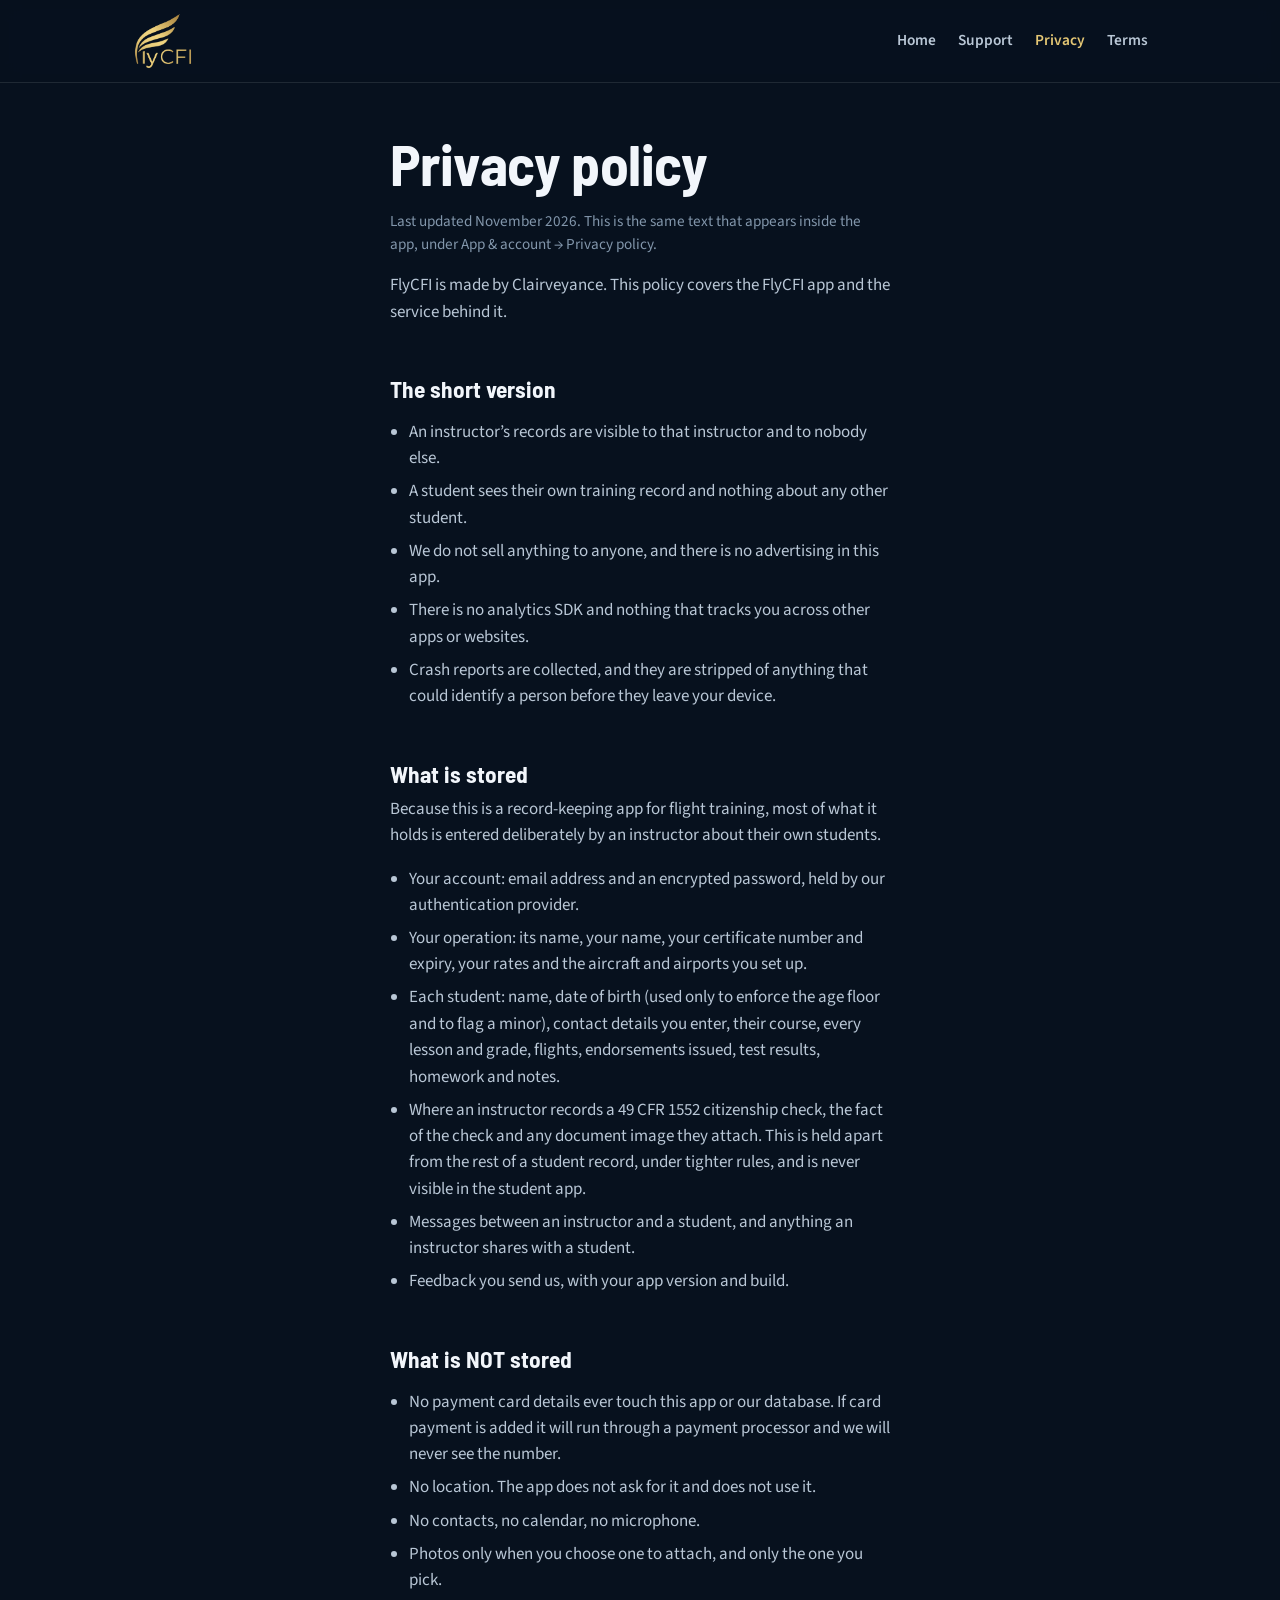
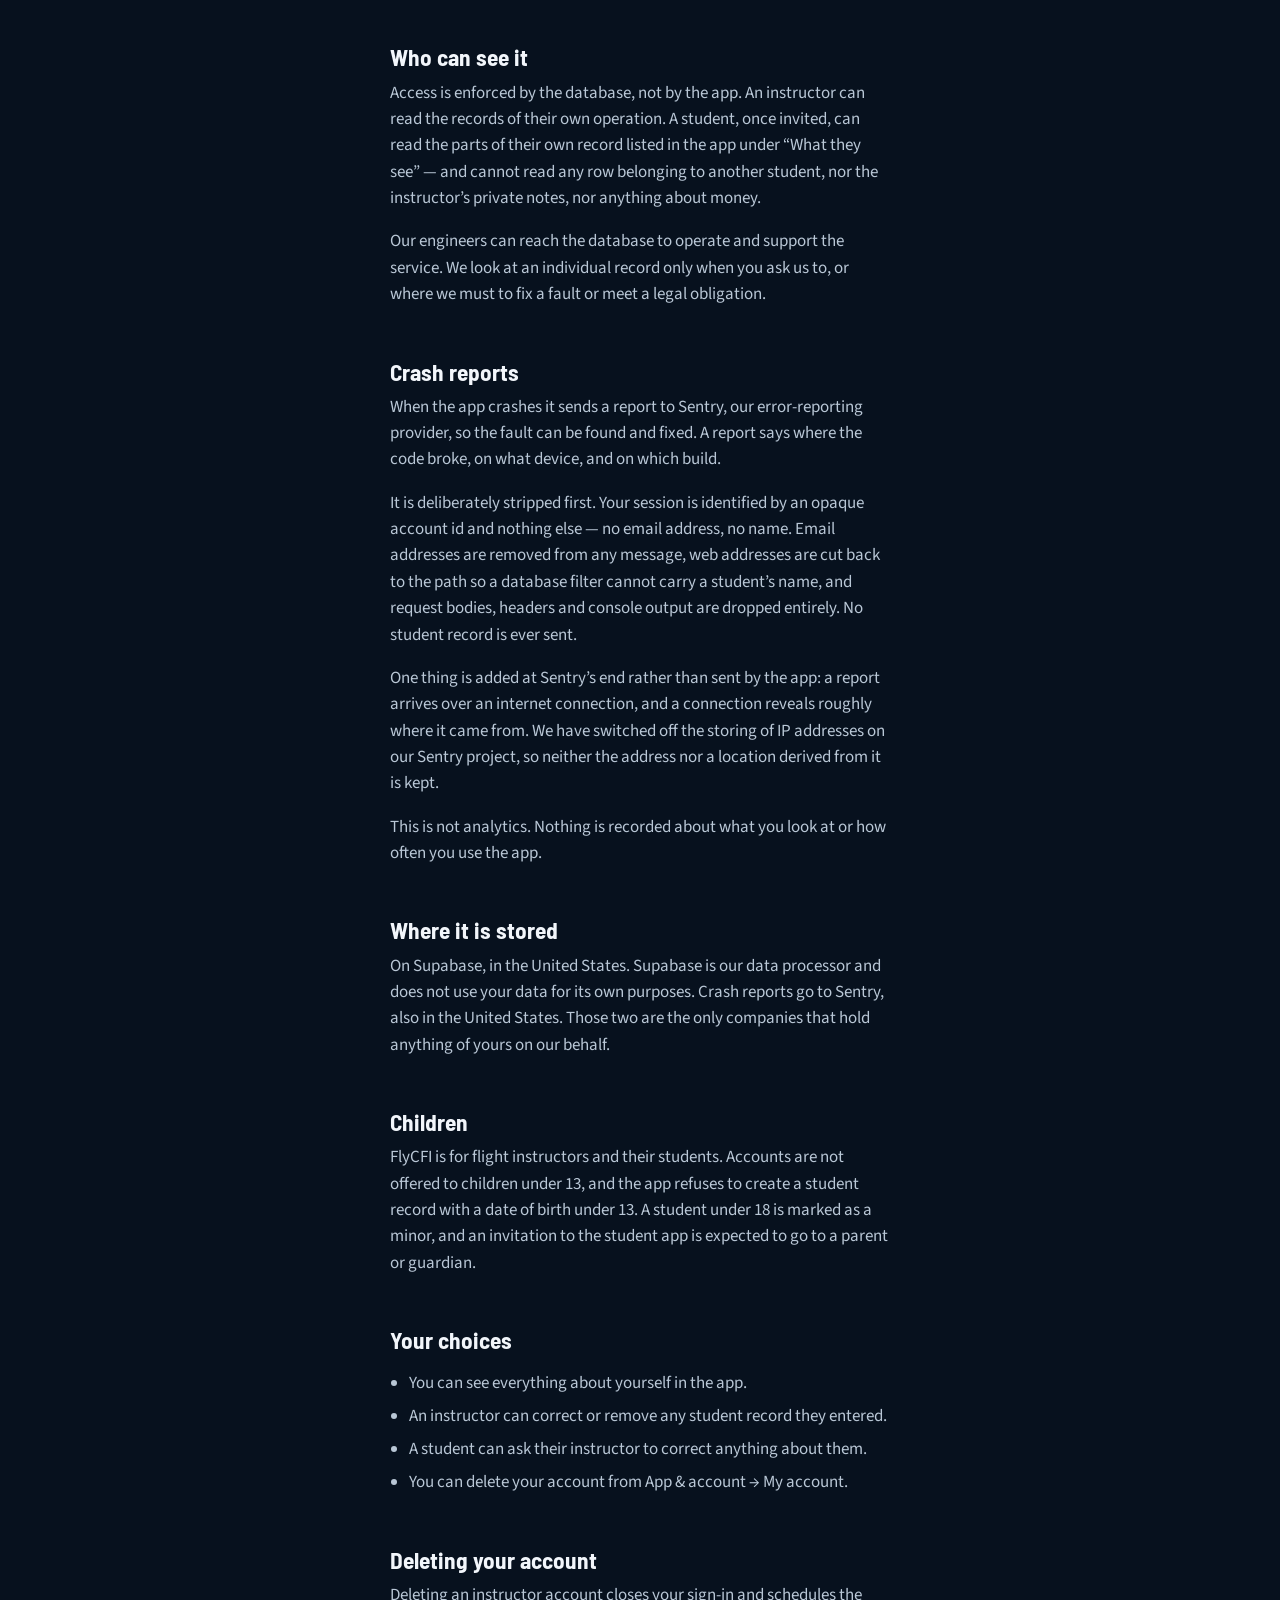
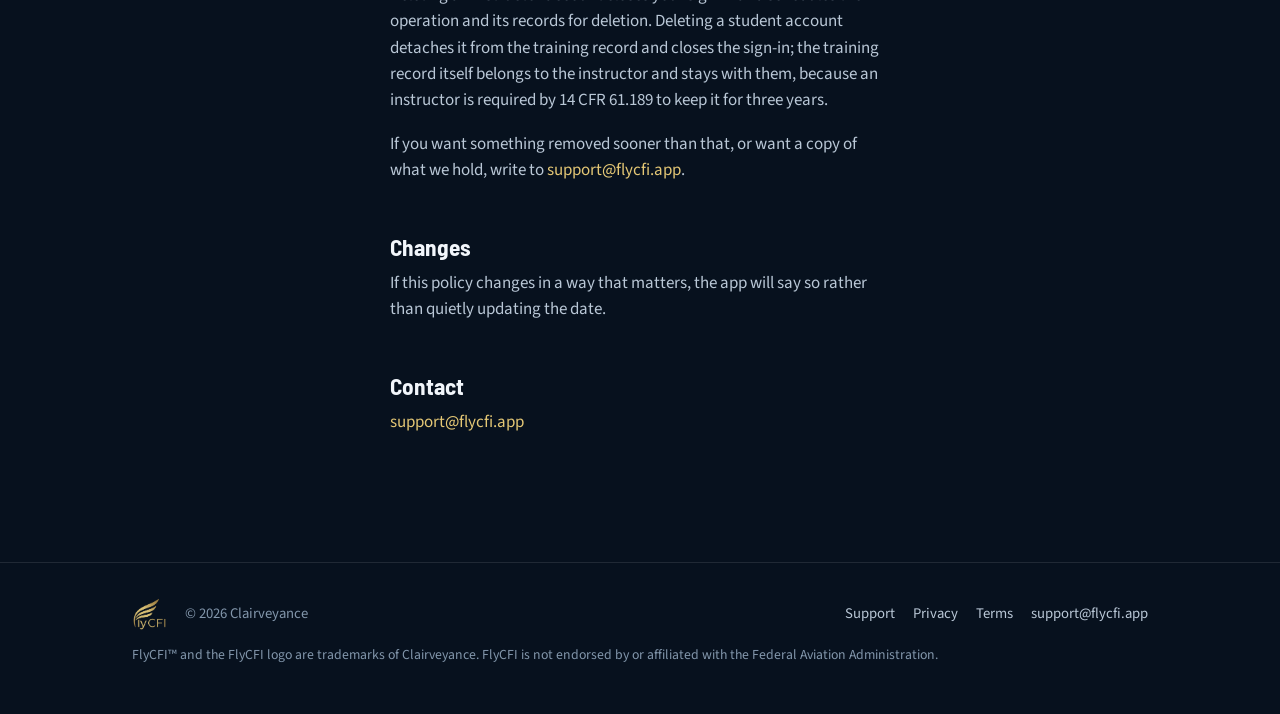
==== privacy/index.html @ 0f6a484f "The FlyCFI website Four static pages -- home, support, privacy, terms -- served at flycfi.app throug" ====
<!DOCTYPE html>
<html lang="en">
<head>
<meta charset="UTF-8">
<meta name="viewport" content="width=device-width, initial-scale=1.0">
<title>Privacy policy — FlyCFI</title>
<meta name="description" content="What FlyCFI stores, why, and who can see it.">
<meta property="og:title" content="Privacy policy — FlyCFI">
<meta property="og:description" content="What FlyCFI stores, why, and who can see it.">
<meta property="og:type" content="website">
<meta property="og:url" content="https://flycfi.app/privacy/">
<meta property="og:image" content="https://flycfi.app/assets/app-icon-512.png">
<link rel="canonical" href="https://flycfi.app/privacy/">
<link rel="icon" href="/assets/favicon-32.png" type="image/png" sizes="32x32">
<link rel="icon" href="/assets/favicon-64.png" type="image/png" sizes="64x64">
<link rel="apple-touch-icon" href="/assets/apple-touch-icon.png">
<link rel="preconnect" href="https://fonts.googleapis.com">
<link rel="preconnect" href="https://fonts.gstatic.com" crossorigin>
<link href="https://fonts.googleapis.com/css2?family=Barlow+Semi+Condensed:wght@600;700&family=Source+Sans+3:wght@400;600;700&display=swap" rel="stylesheet">
<link rel="stylesheet" href="/css/styles.css">
</head>
<body>

<header class="site-header">
  <div class="container nav">
    <a href="/" class="brand"><img src="/assets/wordmark.png" alt="FlyCFI"></a>
    <nav class="nav-links">
      <a href="/">Home</a>
      <a href="/support/">Support</a>
      <a href="/privacy/" class="is-active">Privacy</a>
      <a href="/terms/">Terms</a>
    </nav>
  </div>
</header>


  <section class="prose">
    <div class="container measure">
      <h1>Privacy policy</h1>
      <p class="updated">Last updated November 2026. This is the same text that appears
      inside the app, under App &amp; account &rarr; Privacy policy.</p>

      <p>FlyCFI is made by Clairveyance. This policy covers the FlyCFI app and the
      service behind it.</p>

      <h2>The short version</h2>
      <ul>
        <li>An instructor&rsquo;s records are visible to that instructor and to nobody else.</li>
        <li>A student sees their own training record and nothing about any other student.</li>
        <li>We do not sell anything to anyone, and there is no advertising in this app.</li>
        <li>There is no analytics SDK and nothing that tracks you across other apps or websites.</li>
        <li>Crash reports are collected, and they are stripped of anything that could
        identify a person before they leave your device.</li>
      </ul>

      <h2>What is stored</h2>
      <p>Because this is a record-keeping app for flight training, most of what it holds
      is entered deliberately by an instructor about their own students.</p>
      <ul>
        <li>Your account: email address and an encrypted password, held by our authentication provider.</li>
        <li>Your operation: its name, your name, your certificate number and expiry, your
        rates and the aircraft and airports you set up.</li>
        <li>Each student: name, date of birth (used only to enforce the age floor and to
        flag a minor), contact details you enter, their course, every lesson and grade,
        flights, endorsements issued, test results, homework and notes.</li>
        <li>Where an instructor records a 49 CFR 1552 citizenship check, the fact of the
        check and any document image they attach. This is held apart from the rest of a
        student record, under tighter rules, and is never visible in the student app.</li>
        <li>Messages between an instructor and a student, and anything an instructor
        shares with a student.</li>
        <li>Feedback you send us, with your app version and build.</li>
      </ul>

      <h2>What is NOT stored</h2>
      <ul>
        <li>No payment card details ever touch this app or our database. If card payment
        is added it will run through a payment processor and we will never see the number.</li>
        <li>No location. The app does not ask for it and does not use it.</li>
        <li>No contacts, no calendar, no microphone.</li>
        <li>Photos only when you choose one to attach, and only the one you pick.</li>
      </ul>

      <h2>Who can see it</h2>
      <p>Access is enforced by the database, not by the app. An instructor can read the
      records of their own operation. A student, once invited, can read the parts of
      their own record listed in the app under &ldquo;What they see&rdquo; &mdash; and
      cannot read any row belonging to another student, nor the instructor&rsquo;s
      private notes, nor anything about money.</p>
      <p>Our engineers can reach the database to operate and support the service. We look
      at an individual record only when you ask us to, or where we must to fix a fault or
      meet a legal obligation.</p>

      <h2>Crash reports</h2>
      <p>When the app crashes it sends a report to Sentry, our error-reporting provider,
      so the fault can be found and fixed. A report says where the code broke, on what
      device, and on which build.</p>
      <p>It is deliberately stripped first. Your session is identified by an opaque
      account id and nothing else &mdash; no email address, no name. Email addresses are
      removed from any message, web addresses are cut back to the path so a database
      filter cannot carry a student&rsquo;s name, and request bodies, headers and console
      output are dropped entirely. No student record is ever sent.</p>
      <p>One thing is added at Sentry&rsquo;s end rather than sent by the app: a report
      arrives over an internet connection, and a connection reveals roughly where it came
      from. We have switched off the storing of IP addresses on our Sentry project, so
      neither the address nor a location derived from it is kept.</p>
      <p>This is not analytics. Nothing is recorded about what you look at or how often
      you use the app.</p>

      <h2>Where it is stored</h2>
      <p>On Supabase, in the United States. Supabase is our data processor and does not
      use your data for its own purposes. Crash reports go to Sentry, also in the United
      States. Those two are the only companies that hold anything of yours on our behalf.</p>

      <h2>Children</h2>
      <p>FlyCFI is for flight instructors and their students. Accounts are not offered to
      children under 13, and the app refuses to create a student record with a date of
      birth under 13. A student under 18 is marked as a minor, and an invitation to the
      student app is expected to go to a parent or guardian.</p>

      <h2>Your choices</h2>
      <ul>
        <li>You can see everything about yourself in the app.</li>
        <li>An instructor can correct or remove any student record they entered.</li>
        <li>A student can ask their instructor to correct anything about them.</li>
        <li>You can delete your account from App &amp; account &rarr; My account.</li>
      </ul>

      <h2>Deleting your account</h2>
      <p>Deleting an instructor account closes your sign-in and schedules the operation
      and its records for deletion. Deleting a student account detaches it from the
      training record and closes the sign-in; the training record itself belongs to the
      instructor and stays with them, because an instructor is required by 14 CFR 61.189
      to keep it for three years.</p>
      <p>If you want something removed sooner than that, or want a copy of what we hold,
      write to <a href="mailto:support@flycfi.app">support@flycfi.app</a>.</p>

      <h2>Changes</h2>
      <p>If this policy changes in a way that matters, the app will say so rather than
      quietly updating the date.</p>

      <h2>Contact</h2>
      <p><a href="mailto:support@flycfi.app">support@flycfi.app</a></p>
    </div>
  </section>
</main>

<footer class="site-footer">
  <div class="container foot-row">
    <img src="/assets/wordmark.png" alt="FlyCFI">
    <span>&copy; 2026 Clairveyance</span>
    <span class="spacer"></span>
    <a href="/support/">Support</a>
    <a href="/privacy/">Privacy</a>
    <a href="/terms/">Terms</a>
    <a href="mailto:support@flycfi.app">support@flycfi.app</a>
  </div>
  <div class="container" style="margin-top:14px">
    <p style="margin:0;font-size:.86rem">FlyCFI&trade; and the FlyCFI logo are trademarks of Clairveyance.
    FlyCFI is not endorsed by or affiliated with the Federal Aviation Administration.</p>
  </div>
</footer>

</body>
</html>
---- css/styles.css ----
/* FlyCFI — flycfi.app
 *
 * Same navy and gold as the app, and the same two faces: Barlow Semi
 * Condensed for headings, Source Sans 3 for everything read as prose.
 * Written to match PROJECT_NOTES/07 Design System.md rather than
 * invented, so the site and the app do not drift apart.
 */

:root {
  --bg: #07111E;
  --bg2: #0D1B2B;
  --bg3: #132438;
  --line: rgba(255, 255, 255, 0.10);
  --t1: #F2F6FB;
  --t2: #B9C7D6;
  --t3: #8296AB;
  --gold: #E4C775;
  --gold-dim: rgba(228, 199, 117, 0.12);
  --gold-edge: rgba(228, 199, 117, 0.30);
  --radius: 12px;
  --measure: 68ch;
}

* { box-sizing: border-box; }

html { scroll-behavior: smooth; }

body {
  margin: 0;
  background: var(--bg);
  color: var(--t2);
  font-family: 'Source Sans 3', -apple-system, BlinkMacSystemFont, 'Segoe UI', sans-serif;
  font-size: 17px;
  line-height: 1.55;
  -webkit-font-smoothing: antialiased;
}

h1, h2, h3 {
  font-family: 'Barlow Semi Condensed', 'Source Sans 3', sans-serif;
  color: var(--t1);
  line-height: 1.12;
  margin: 0 0 .4em;
}
h1 { font-size: clamp(2.3rem, 6vw, 3.6rem); font-weight: 700; letter-spacing: -0.01em; }
h2 { font-size: clamp(1.6rem, 4vw, 2.2rem); font-weight: 700; margin-top: 2.2em; }
h3 { font-size: 1.25rem; font-weight: 600; margin-top: 1.6em; }

p { margin: 0 0 1em; }
a { color: var(--gold); text-decoration: none; }
a:hover { text-decoration: underline; }

.container { width: 100%; max-width: 1060px; margin: 0 auto; padding: 0 22px; }
.measure { max-width: var(--measure); }

/* ---------------------------------------------------------- header -- */
.site-header {
  position: sticky; top: 0; z-index: 10;
  background: rgba(7, 17, 30, 0.86);
  backdrop-filter: saturate(140%) blur(10px);
  border-bottom: 1px solid var(--line);
}
.nav { display: flex; align-items: center; gap: 20px; min-height: 82px; }
.brand { display: flex; align-items: center; }
.brand img { height: 60px; width: auto; display: block; }
.nav-links { margin-left: auto; display: flex; gap: 22px; }
.nav-links a { color: var(--t2); font-weight: 600; font-size: .96rem; }
.nav-links a:hover, .nav-links a.is-active { color: var(--gold); text-decoration: none; }

/* ------------------------------------------------------------ hero -- */
.hero { position: relative; padding: 84px 0 56px; overflow: hidden; }
.hero::before {
  content: ''; position: absolute; inset: -40% 20% auto -10%; height: 540px;
  background: radial-gradient(closest-side, rgba(228,199,117,.13), transparent 70%);
  pointer-events: none;
}
.hero .eyebrow {
  font-size: .78rem; letter-spacing: .12em; text-transform: uppercase;
  color: var(--gold); font-weight: 700; margin-bottom: 14px;
}
.lede { font-size: 1.22rem; color: var(--t2); max-width: 56ch; }

.cta-row { display: flex; flex-wrap: wrap; gap: 12px; margin-top: 30px; }
.btn {
  display: inline-block; padding: 13px 24px; border-radius: 10px;
  font-weight: 700; font-size: 1rem; border: 1px solid transparent;
}
.btn-primary { background: var(--gold); color: #07111E; }
.btn-primary:hover { text-decoration: none; filter: brightness(1.07); }
.btn-ghost { border-color: var(--line); color: var(--t1); }
.btn-ghost:hover { text-decoration: none; border-color: var(--gold-edge); color: var(--gold); }
.btn[aria-disabled='true'] { opacity: .5; pointer-events: none; }

.note { font-size: .92rem; color: var(--t3); margin-top: 14px; }

/* ----------------------------------------------------------- cards -- */
section { padding: 10px 0 36px; }
.grid { display: grid; gap: 16px; grid-template-columns: repeat(auto-fit, minmax(270px, 1fr)); }
.card {
  background: var(--bg2); border: 1px solid var(--line);
  border-radius: var(--radius); padding: 22px;
}
.card h3 { margin-top: 0; }
.card p { margin-bottom: 0; color: var(--t2); font-size: 1rem; }
.card .tag {
  display: inline-block; font-size: .72rem; letter-spacing: .1em;
  text-transform: uppercase; font-weight: 700; color: var(--gold);
  background: var(--gold-dim); border: 1px solid var(--gold-edge);
  border-radius: 999px; padding: 3px 10px; margin-bottom: 10px;
}

.split { display: grid; gap: 28px; grid-template-columns: 1fr; align-items: start; }
@media (min-width: 860px) { .split { grid-template-columns: 1fr 1fr; gap: 44px; } }

ul.plain { list-style: none; padding: 0; margin: 0; }
ul.plain li {
  padding: 9px 0 9px 26px; position: relative;
  border-bottom: 1px solid var(--line); color: var(--t2);
}
ul.plain li:last-child { border-bottom: 0; }
ul.plain li::before {
  content: '✓'; position: absolute; left: 0; color: var(--gold); font-weight: 700;
}
ul.plain.no li::before { content: '✕'; color: #E0795E; }

/* ----------------------------------------------------------- prose -- */
.prose { padding: 48px 0 70px; }
.prose h1 { margin-bottom: .25em; }
.prose .updated { color: var(--t3); font-size: .95rem; }
.prose h2 { font-size: 1.45rem; }
.prose ul { padding-left: 1.1em; }
.prose li { margin-bottom: .4em; }

/* ---------------------------------------------------------- footer -- */
.site-footer {
  border-top: 1px solid var(--line); margin-top: 40px;
  padding: 34px 0 48px; color: var(--t3); font-size: .92rem;
}
.site-footer .foot-row { display: flex; flex-wrap: wrap; gap: 18px; align-items: center; }
.site-footer a { color: var(--t2); }
.site-footer .spacer { margin-left: auto; }
.site-footer img { height: 34px; width: auto; opacity: .9; }
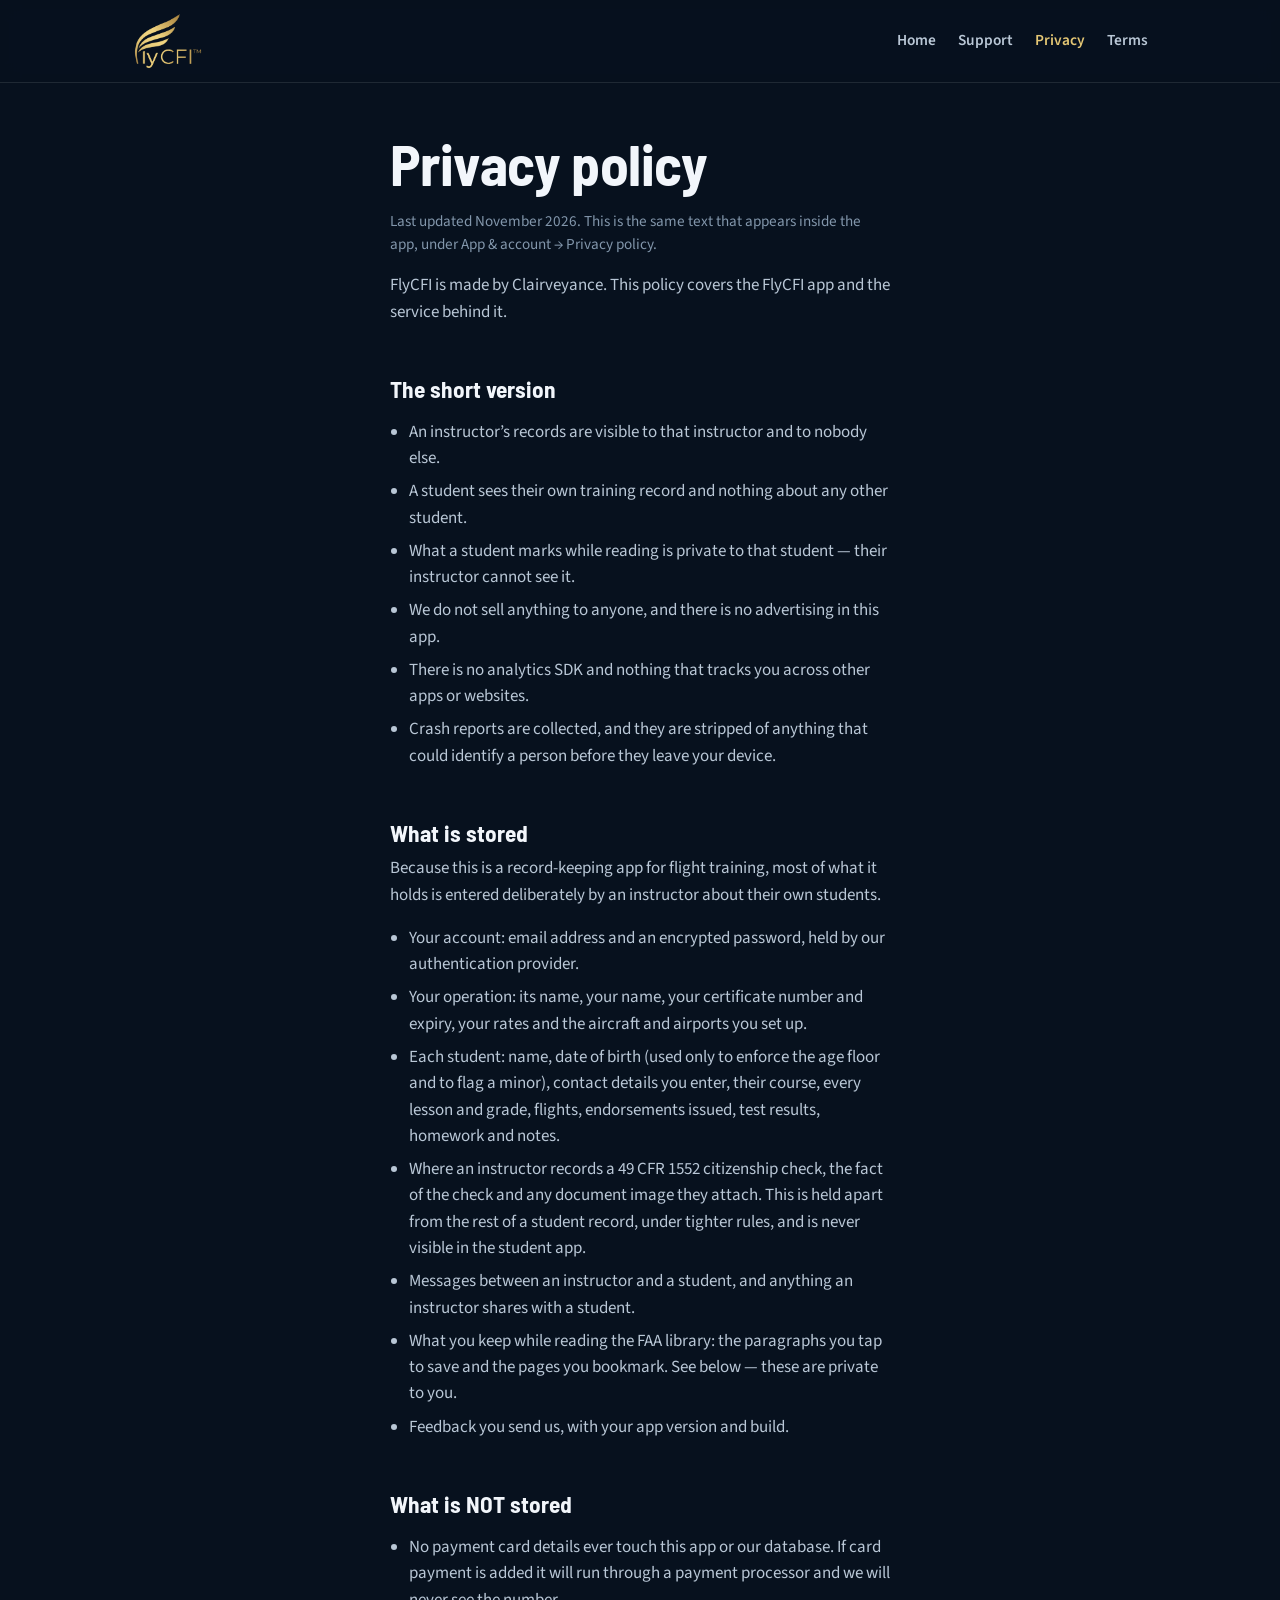
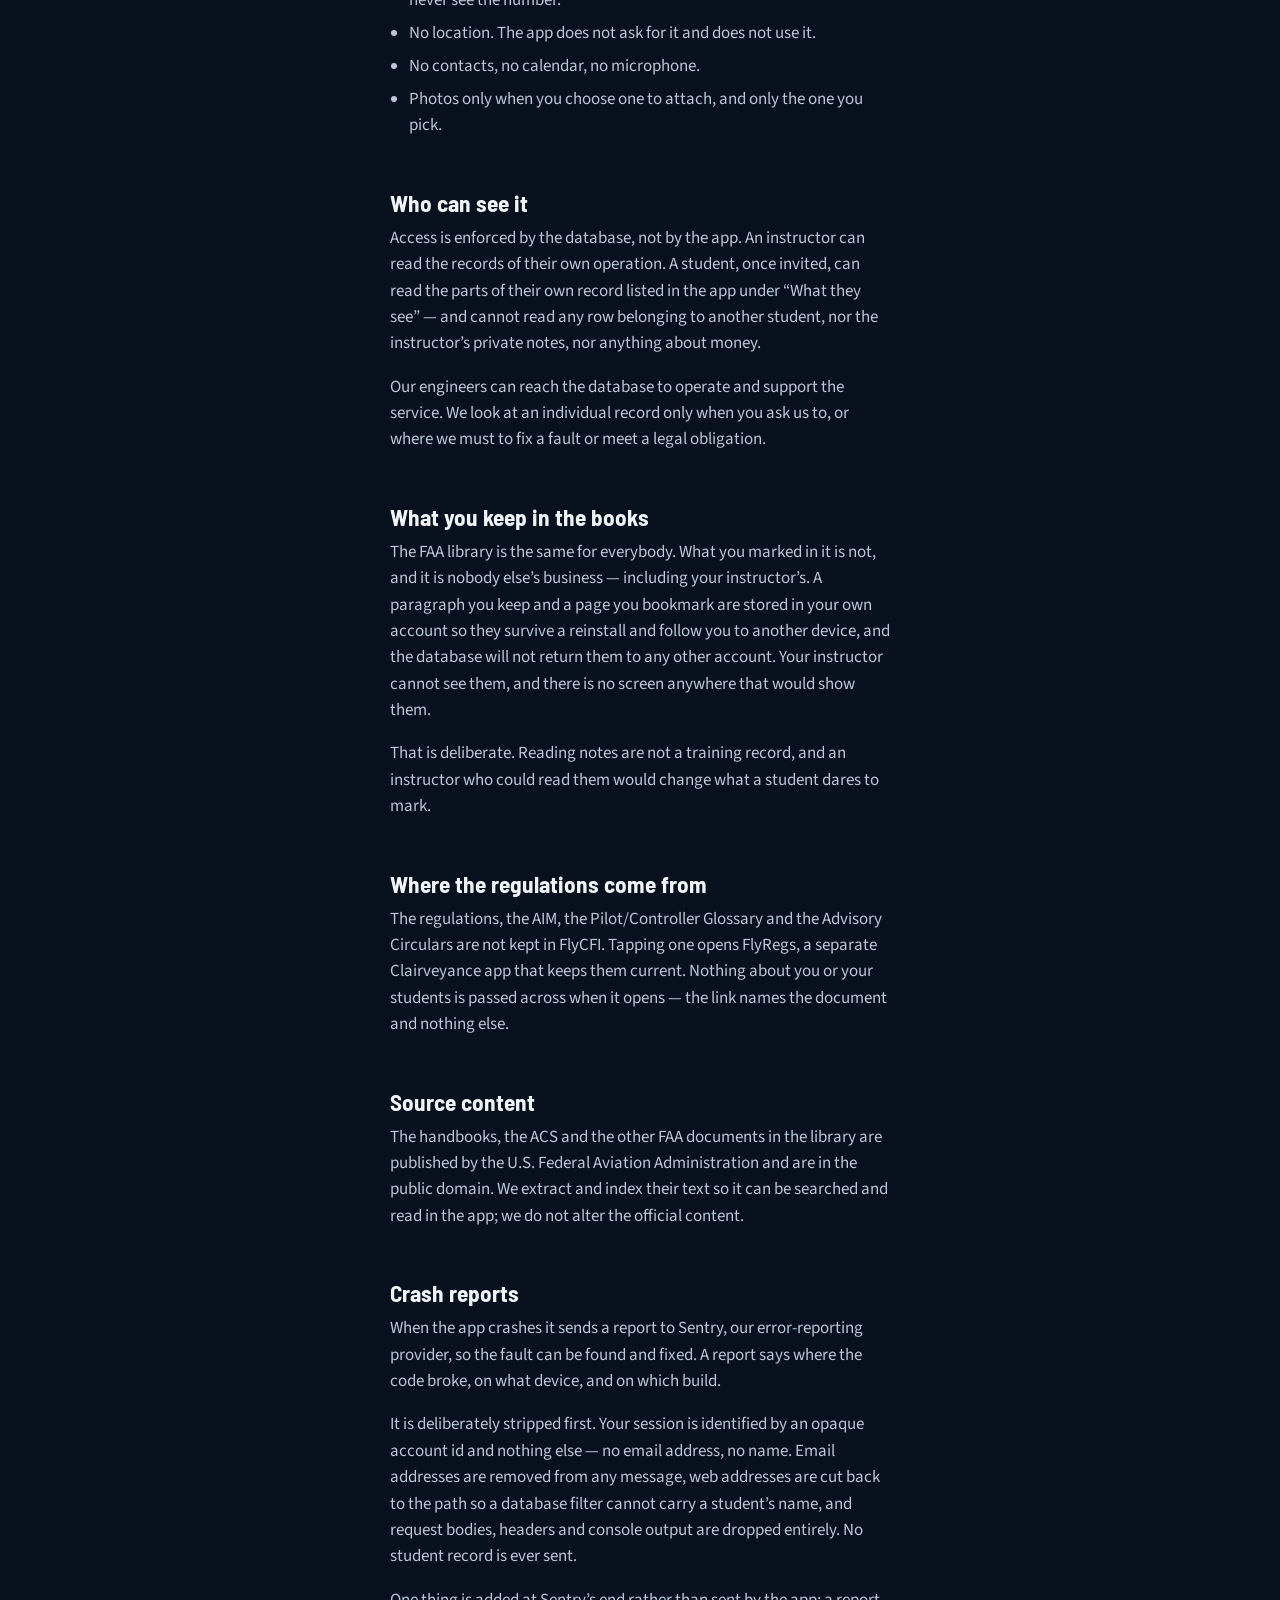
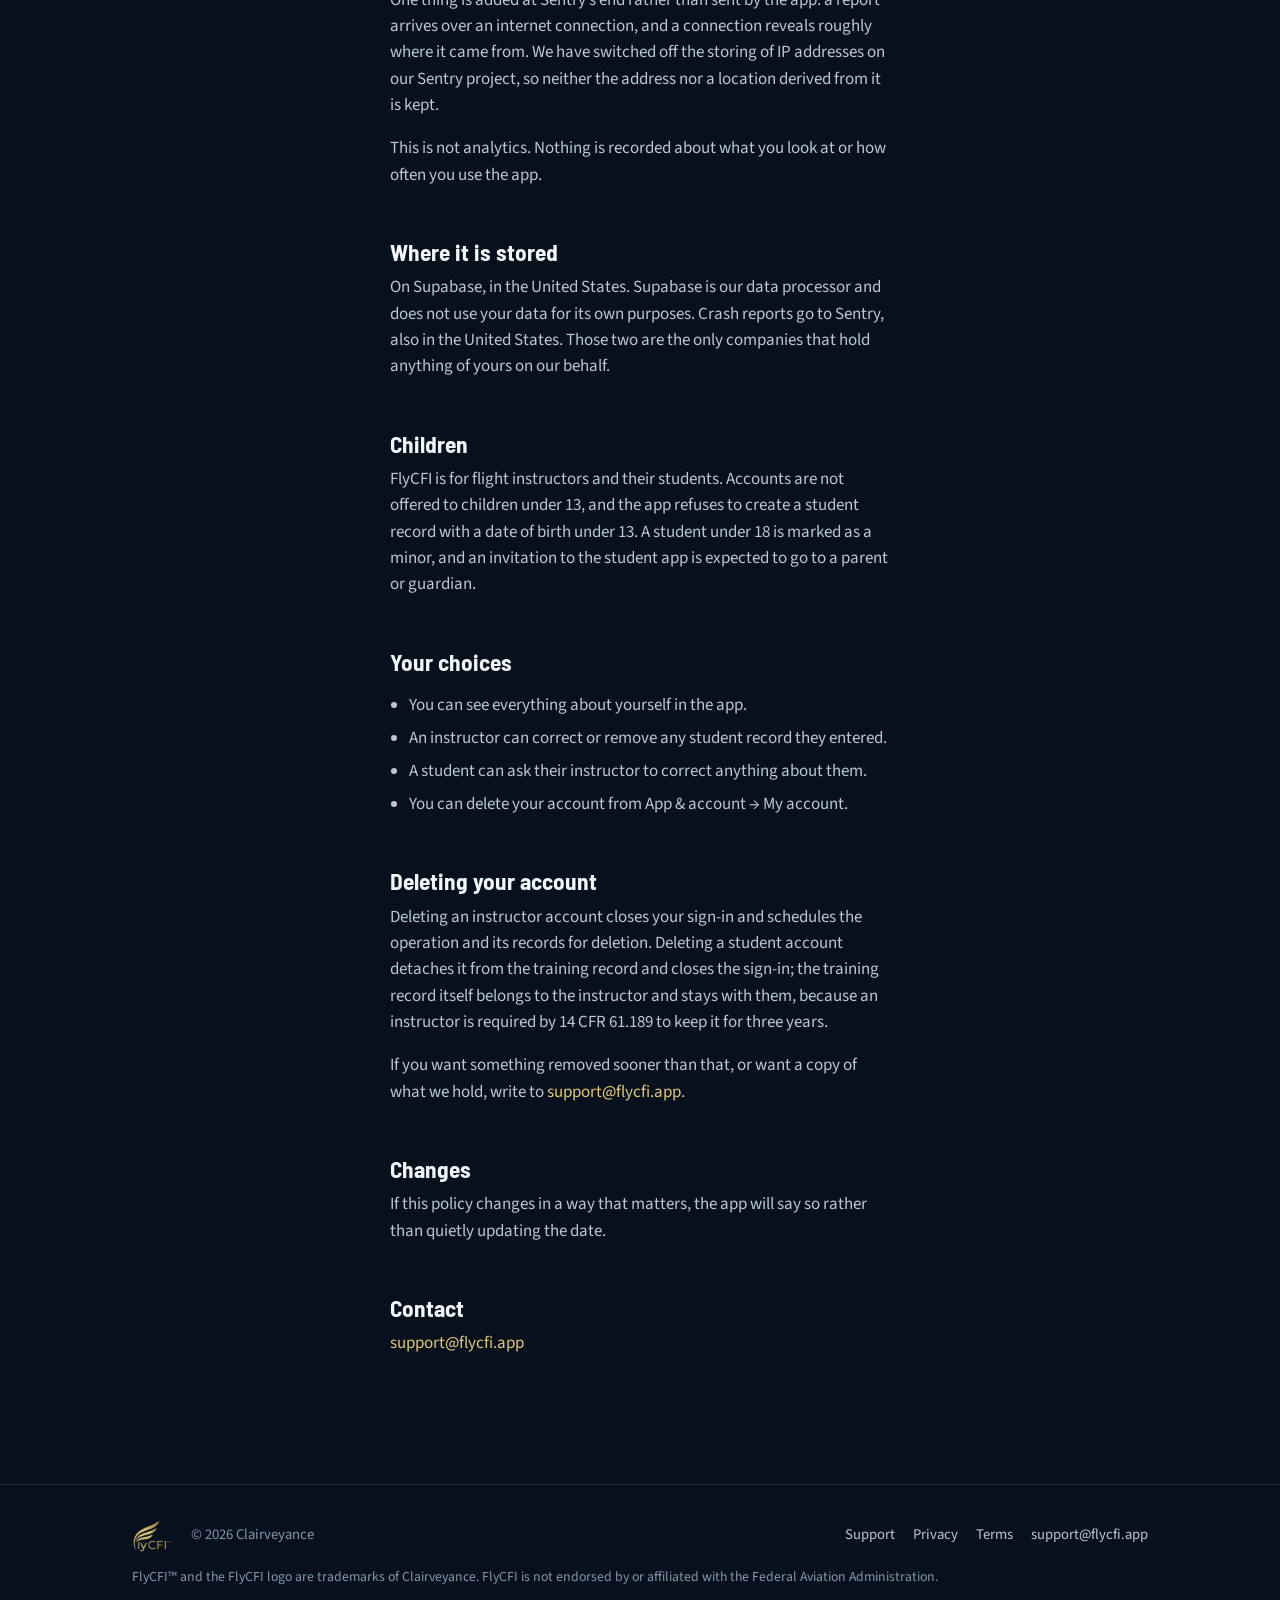
==== commit 52ab0d1a: "Update the website: privacy/index.html, terms/index.html" ====
--- a/privacy/index.html
+++ b/privacy/index.html
@@ -47,6 +47,8 @@
       <ul>
         <li>An instructor&rsquo;s records are visible to that instructor and to nobody else.</li>
         <li>A student sees their own training record and nothing about any other student.</li>
+        <li>What a student marks while reading is private to that student &mdash; their
+        instructor cannot see it.</li>
         <li>We do not sell anything to anyone, and there is no advertising in this app.</li>
         <li>There is no analytics SDK and nothing that tracks you across other apps or websites.</li>
         <li>Crash reports are collected, and they are stripped of anything that could
@@ -68,6 +70,8 @@
         student record, under tighter rules, and is never visible in the student app.</li>
         <li>Messages between an instructor and a student, and anything an instructor
         shares with a student.</li>
+        <li>What you keep while reading the FAA library: the paragraphs you tap to save
+        and the pages you bookmark. See below &mdash; these are private to you.</li>
         <li>Feedback you send us, with your app version and build.</li>
       </ul>
 
@@ -89,6 +93,29 @@
       <p>Our engineers can reach the database to operate and support the service. We look
       at an individual record only when you ask us to, or where we must to fix a fault or
       meet a legal obligation.</p>
+
+      <h2>What you keep in the books</h2>
+      <p>The FAA library is the same for everybody. What you marked in it is not, and it
+      is nobody else&rsquo;s business &mdash; including your instructor&rsquo;s. A
+      paragraph you keep and a page you bookmark are stored in your own account so they
+      survive a reinstall and follow you to another device, and the database will not
+      return them to any other account. Your instructor cannot see them, and there is no
+      screen anywhere that would show them.</p>
+      <p>That is deliberate. Reading notes are not a training record, and an instructor
+      who could read them would change what a student dares to mark.</p>
+
+      <h2>Where the regulations come from</h2>
+      <p>The regulations, the AIM, the Pilot/Controller Glossary and the Advisory
+      Circulars are not kept in FlyCFI. Tapping one opens FlyRegs, a separate
+      Clairveyance app that keeps them current. Nothing about you or your students is
+      passed across when it opens &mdash; the link names the document and nothing
+      else.</p>
+
+      <h2>Source content</h2>
+      <p>The handbooks, the ACS and the other FAA documents in the library are published
+      by the U.S. Federal Aviation Administration and are in the public domain. We extract
+      and index their text so it can be searched and read in the app; we do not alter the
+      official content.</p>
 
       <h2>Crash reports</h2>
       <p>When the app crashes it sends a report to Sentry, our error-reporting provider,
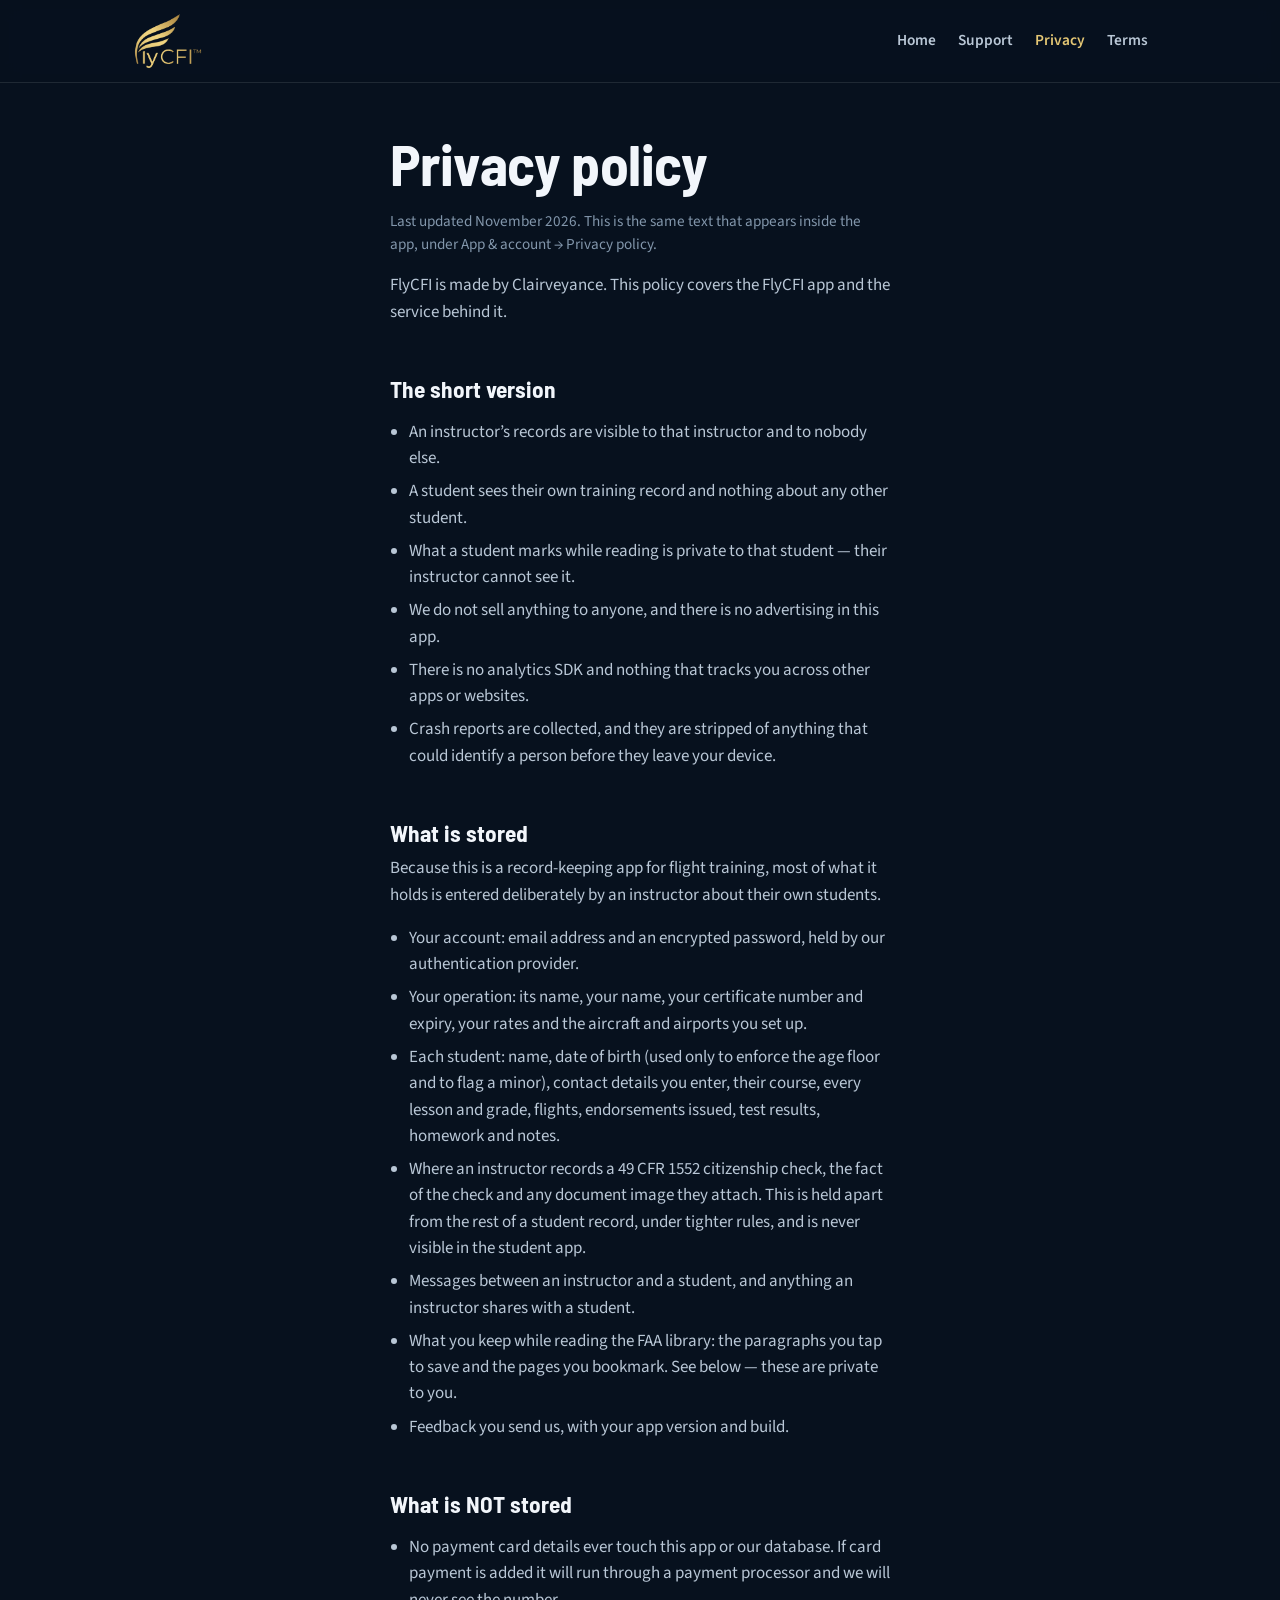
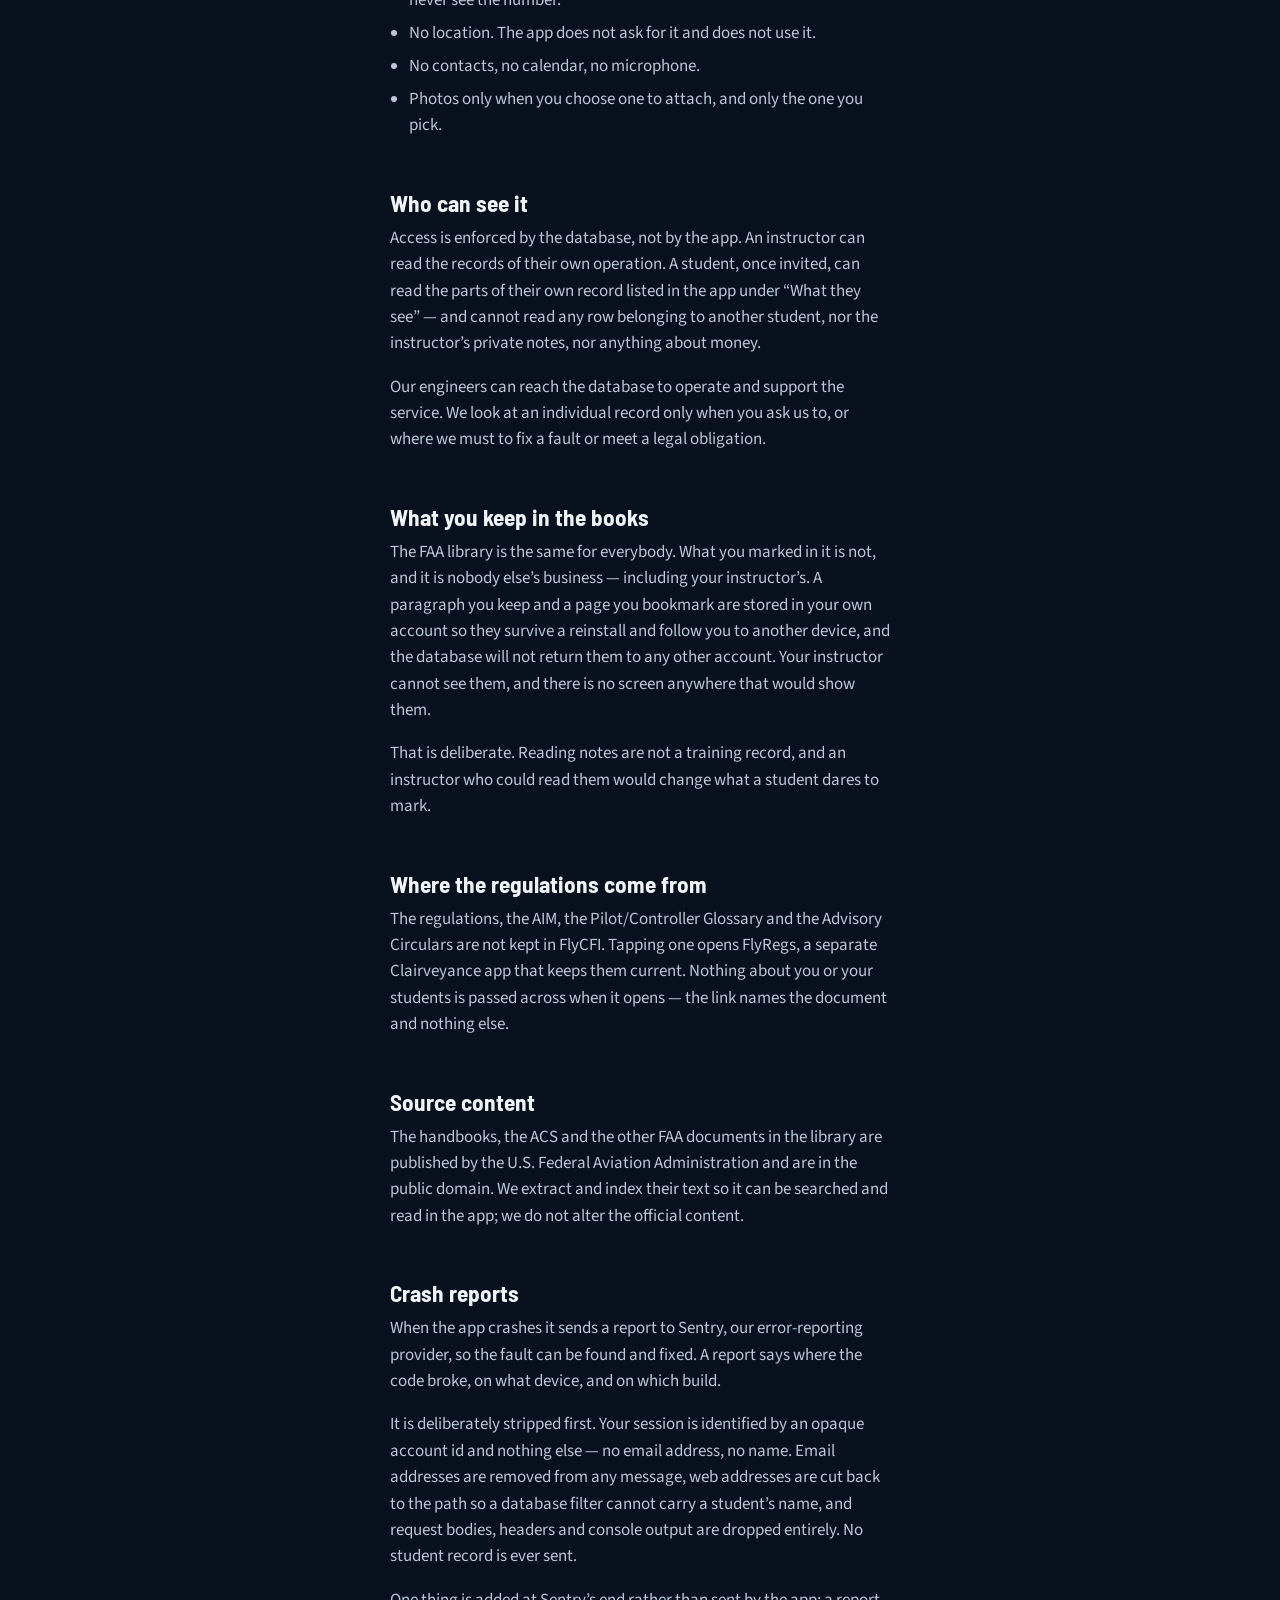
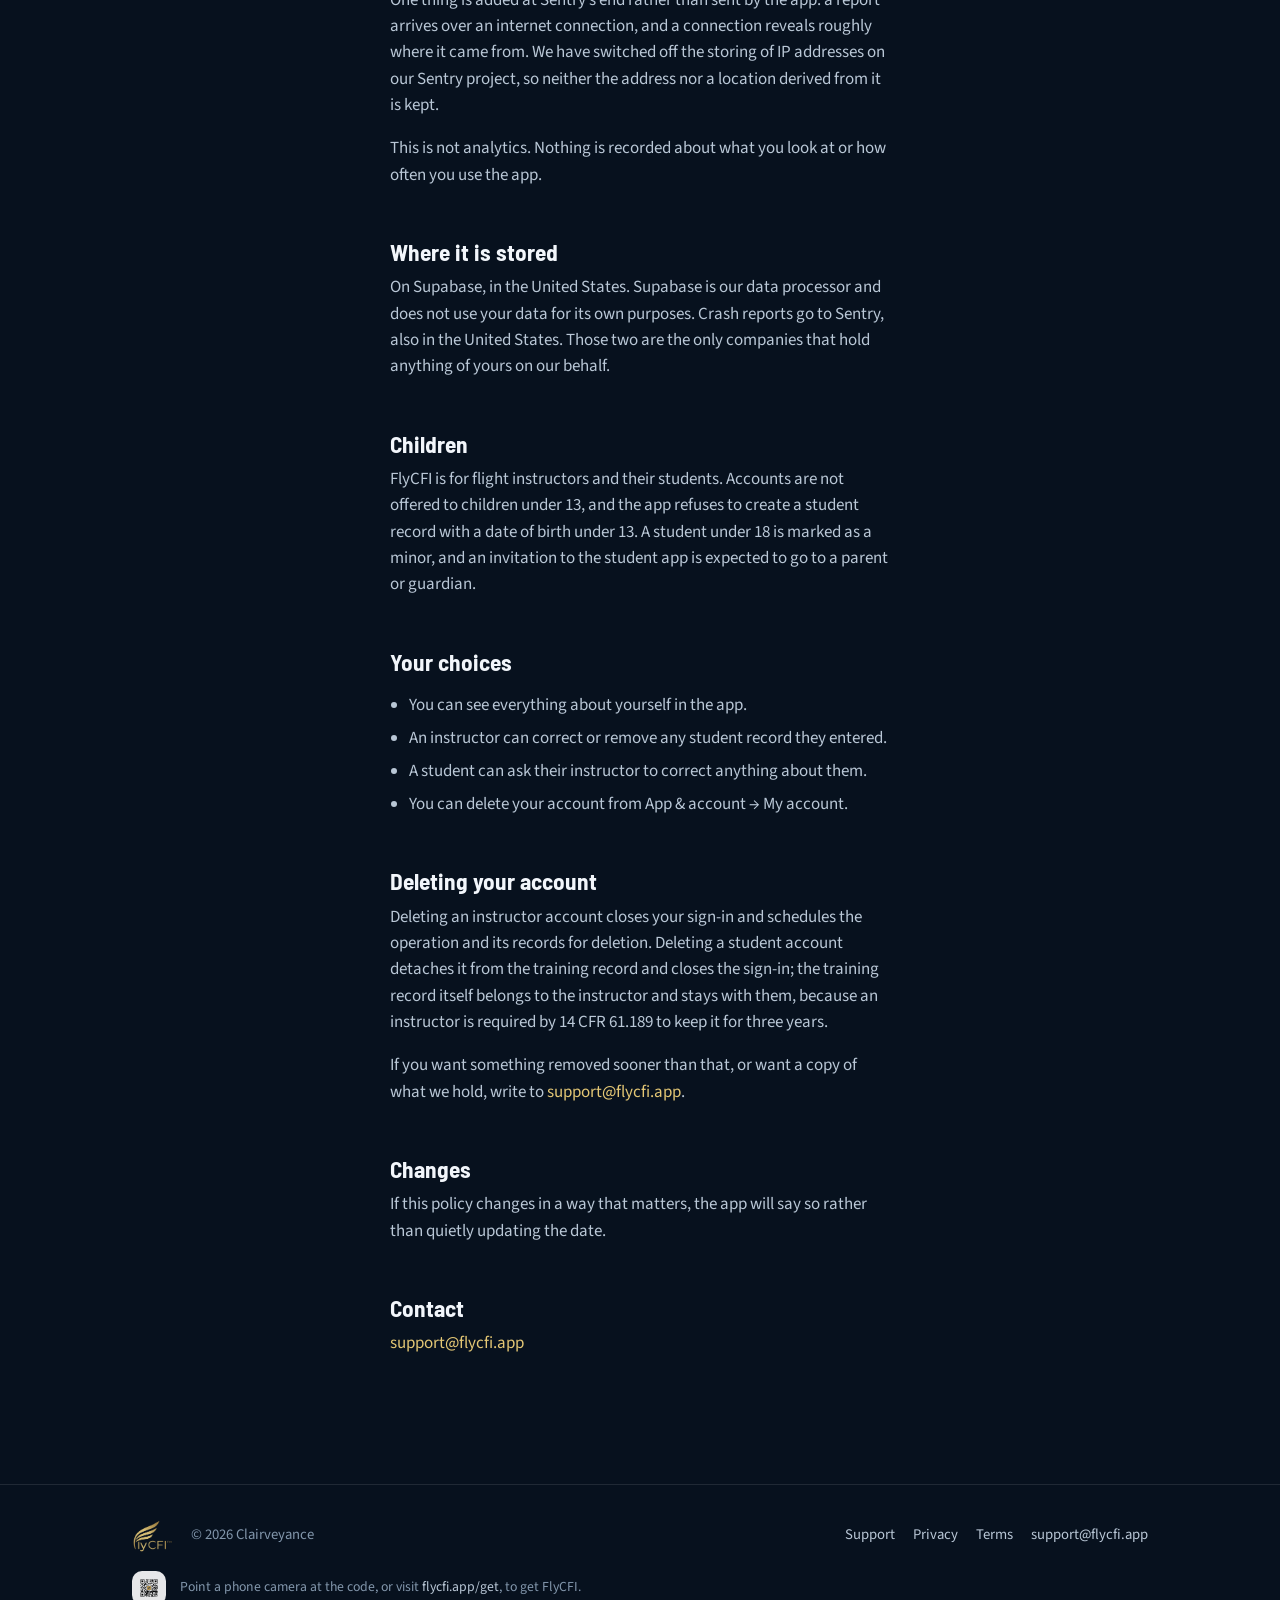
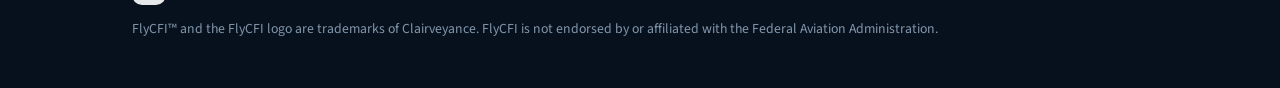
==== commit 57a92ab1: "Update the website: assets/share-qr.png, get/index.html, css/styles.css, index.html" ====
--- a/privacy/index.html
+++ b/privacy/index.html
@@ -181,6 +181,10 @@
     <a href="/terms/">Terms</a>
     <a href="mailto:support@flycfi.app">support@flycfi.app</a>
   </div>
+  <div class="container foot-qr">
+    <a href="/get/"><img src="/assets/share-qr.png" alt="QR code — get FlyCFI" width="96" height="96"></a>
+    <p>Point a phone camera at the code, or visit <a href="/get/">flycfi.app/get</a>, to get FlyCFI.</p>
+  </div>
   <div class="container" style="margin-top:14px">
     <p style="margin:0;font-size:.86rem">FlyCFI&trade; and the FlyCFI logo are trademarks of Clairveyance.
     FlyCFI is not endorsed by or affiliated with the Federal Aviation Administration.</p>
--- a/css/styles.css
+++ b/css/styles.css
@@ -139,3 +139,25 @@
 .site-footer a { color: var(--t2); }
 .site-footer .spacer { margin-left: auto; }
 .site-footer img { height: 34px; width: auto; opacity: .9; }
+
+/* Share QR in the footer.
+   RC, 2026-11-22: "Same QR will need to be on footer on website pages."
+   The white plate is not decoration: the code is black modules on white, and
+   without a light quiet zone behind it most cameras stop seeing a code. */
+.foot-qr {
+  display: flex;
+  align-items: center;
+  gap: 14px;
+  margin-top: 18px;
+  flex-wrap: wrap;
+}
+.foot-qr img {
+  background: #fff;
+  border-radius: 10px;
+  padding: 6px;
+  display: block;
+}
+.foot-qr p {
+  margin: 0;
+  font-size: .86rem;
+}
